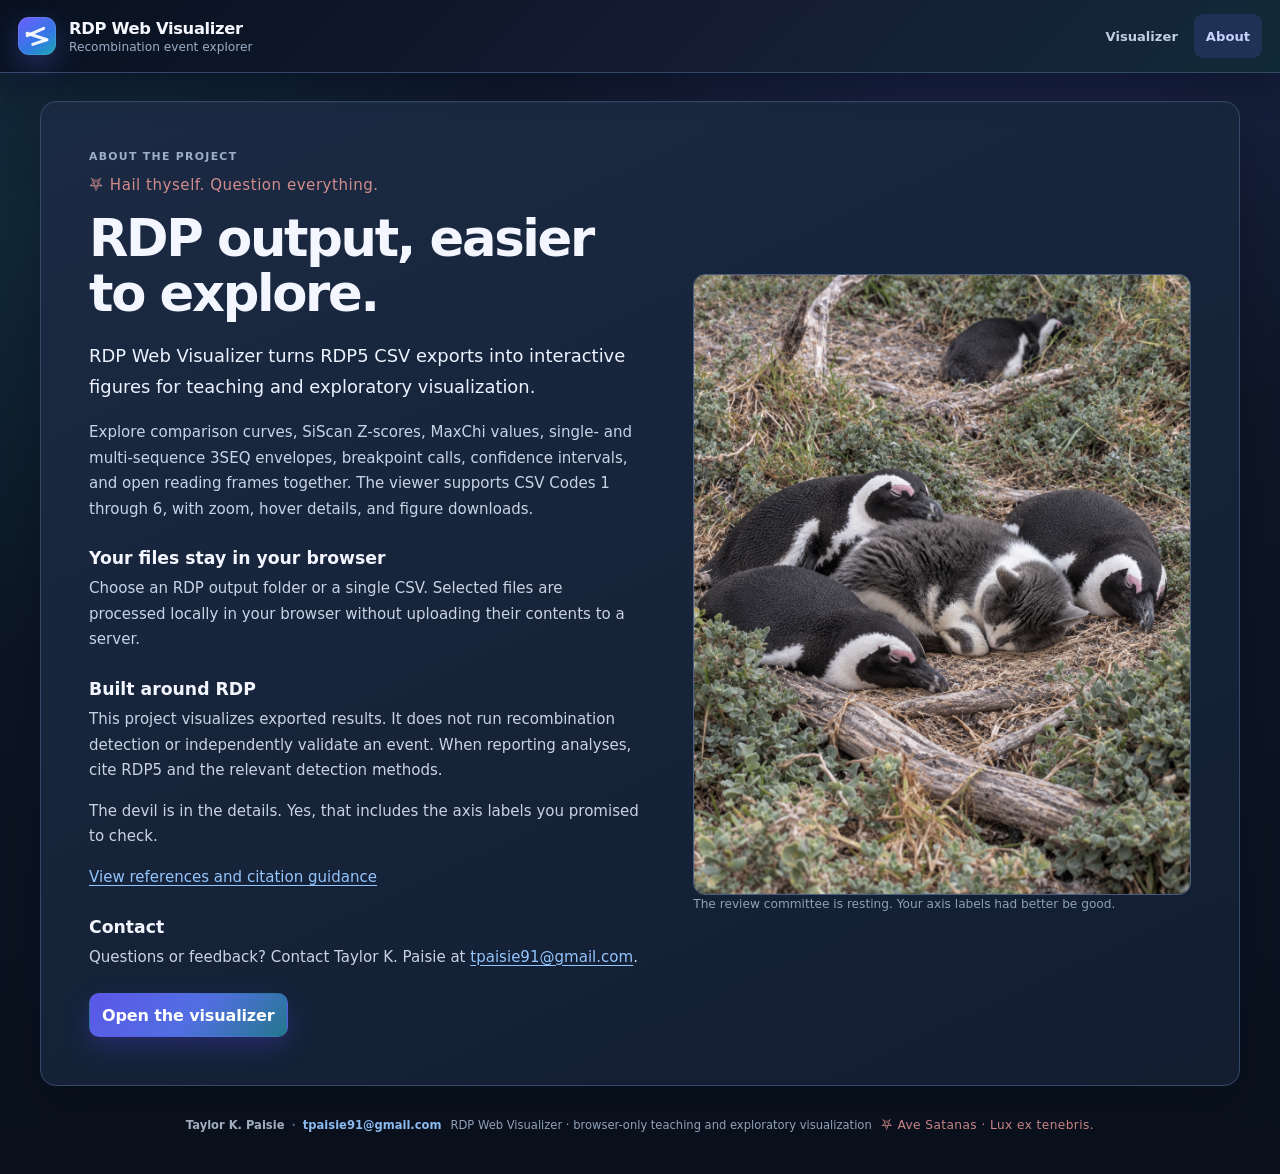
==== about.html @ 9f310526 "updaitn gfor csv 6" ====
<!doctype html>
<html lang="en">
<head>
  <meta charset="utf-8" />
  <meta name="viewport" content="width=device-width, initial-scale=1" />
  <meta name="theme-color" content="#08111f" />
  <meta name="description" content="About RDP Web Visualizer, a browser-based viewer for RDP5 CSV exports." />
  <title>About · RDP Web Visualizer</title>
  <link rel="stylesheet" href="styles.css" />
  <script src="contact.js" defer></script>
</head>
<body>
  <header class="app-bar">
    <div class="shell app-bar-inner">
      <div class="brand">
        <div class="brand-mark" aria-hidden="true"><span></span><span></span><span></span></div>
        <div>
          <div class="brand-title">RDP Web Visualizer</div>
          <div class="brand-subtitle">Recombination event explorer</div>
        </div>
      </div>
      <div class="app-bar-actions">
        <nav class="site-nav" aria-label="Main navigation">
          <a href="index.html">Visualizer</a>
          <a href="about.html" aria-current="page">About</a>
        </nav>
      </div>
    </div>
  </header>

  <main class="shell about-page">
    <article class="panel about-layout" aria-labelledby="about-title">
      <div class="about-copy">
        <div class="panel-kicker">About the project</div>
        <p class="about-motto">⛧ Hail thyself. Question everything.</p>
        <h1 id="about-title">RDP output, easier to explore.</h1>
        <p class="about-intro">RDP Web Visualizer turns RDP5 CSV exports into interactive figures for teaching and exploratory visualization.</p>
        <p>Explore comparison curves, SiScan Z-scores, MaxChi values, single- and multi-sequence 3SEQ envelopes, breakpoint calls, confidence intervals, and open reading frames together. The viewer supports CSV Codes 1 through 6, with zoom, hover details, and figure downloads.</p>

        <h2>Your files stay in your browser</h2>
        <p>Choose an RDP output folder or a single CSV. Selected files are processed locally in your browser without uploading their contents to a server.</p>

        <h2>Built around RDP</h2>
        <p>This project visualizes exported results. It does not run recombination detection or independently validate an event. When reporting analyses, cite RDP5 and the relevant detection methods.</p>
        <p class="buddy-note">The devil is in the details. Yes, that includes the axis labels you promised to check.</p>
        <p><a href="index.html#references-title">View references and citation guidance</a></p>

        <h2>Contact</h2>
        <p>Questions or feedback? Contact Taylor K. Paisie at <a href="mailto:tpaisie91@gmail.com">tpaisie91@gmail.com</a>.</p>
        <a class="btn primary empty-cta" href="index.html">Open the visualizer</a>
      </div>
      <figure class="about-image">
        <img src="images/ham-and-peng.png" width="1122" height="1402" alt="A gray and white cat curled up asleep among penguins in low vegetation." decoding="async" />
        <figcaption class="buddy-note">The review committee is resting. Your axis labels had better be good.</figcaption>
      </figure>
    </article>
  </main>

  <footer class="shell footer about-footer">
    <span>RDP Web Visualizer · browser-only teaching and exploratory visualization</span>
    <span class="about-motto">⛧ Ave Satanas · Lux ex tenebris.</span>
  </footer>
</body>
</html>
---- styles.css ----
@import url("base.css");
@import url("dark-shell.css");

/* Shared page navigation and About page. */
.comparison-item{display:flex;align-items:center}
.comparison-toggle{display:grid;grid-template-columns:13px minmax(0,1fr);gap:8px;flex:1;min-width:0;padding:4px;border:0;background:transparent;color:inherit;text-align:left;cursor:pointer;font:inherit}
.comparison-toggle[aria-pressed="false"]{opacity:.5}
.comparison-toggle[aria-pressed="false"] strong{text-decoration:line-through}
.comparison-isolate{padding:6px 8px;border:1px solid #3b5070;border-radius:6px;background:#1a2942;color:#d0d9e9;cursor:pointer;font:inherit;font-size:.72rem}
.comparison-isolate:hover{background:#263a57}
.comparison-help,.buddy-note{color:#91a0b5;font-size:.76rem;line-height:1.5}
.comparison-help{margin:8px 18px}
.about-motto{color:#d38c8c!important;font-size:.76rem;letter-spacing:.035em;margin:10px 0}
.export-controls{flex-wrap:wrap}
.plot-toolbar{flex-wrap:wrap}
.site-nav{display:flex;align-items:center;gap:4px}
.site-nav a{display:inline-flex;align-items:center;min-height:44px;padding:9px 12px;border-radius:9px;color:#c1cce0;font-size:.82rem;font-weight:740;text-decoration:none}
.site-nav a:hover{background:#263a57;color:#fff}
.site-nav a[aria-current="page"]{background:rgba(99,102,241,.16);color:#c7d2fe}
.about-page{max-width:1200px;padding-top:28px}
.about-layout{display:grid;grid-template-columns:minmax(0,1fr) minmax(0,.9fr);gap:clamp(24px,4vw,56px);align-items:center;padding:clamp(20px,4vw,48px)}
.about-copy{min-width:0}
.about-copy h1{margin:12px 0 20px;font-size:clamp(2rem,4vw,3.6rem);line-height:1.08;letter-spacing:-.045em}
.about-copy h2{margin:26px 0 8px;font-size:1.08rem}
.about-copy p{color:var(--ink-soft);line-height:1.7;font-size:.94rem}
.about-copy .about-intro{font-size:1.12rem;color:var(--ink)}
.about-copy a:not(.btn){color:#93c5fd;text-underline-offset:3px;overflow-wrap:anywhere}
.about-copy a:not(.btn):hover{color:#bfdbfe}
.about-copy .btn{margin-top:8px}
.about-image{margin:0;min-width:0}
.about-image img{display:block;width:100%;height:auto;border:1px solid var(--line-strong);border-radius:12px}
.about-footer{display:flex;flex-wrap:wrap;justify-content:center;align-items:center;gap:9px}
@media (max-width:860px){
  .about-layout{grid-template-columns:1fr}
  .about-image{width:100%;max-width:560px;margin-inline:auto}
}
@media (max-width:620px){
  .app-bar-inner{flex-wrap:wrap;gap:10px;padding-block:12px}
  .app-bar-actions{justify-content:flex-start}
  .about-page{padding-top:14px}
}

/* Visual hierarchy and landing-state enhancements. */
:root{
  --focus-ring:rgba(129,140,248,.55);
  --panel-highlight:rgba(148,163,184,.08);
}

body::before{
  content:"";
  position:fixed;
  inset:0;
  pointer-events:none;
  background-image:linear-gradient(rgba(148,163,184,.025) 1px,transparent 1px),linear-gradient(90deg,rgba(148,163,184,.025) 1px,transparent 1px);
  background-size:32px 32px;
  mask-image:linear-gradient(to bottom,black,transparent 72%);
}

button:focus-visible,
select:focus-visible,
a:focus-visible,
input:focus-visible{
  outline:3px solid var(--focus-ring);
  outline-offset:3px;
}

.app-bar{
  background:linear-gradient(135deg,rgba(8,17,31,.97),rgba(21,29,52,.96) 58%,rgba(17,43,55,.95));
  backdrop-filter:blur(18px);
}

.workspace{gap:22px;padding-top:24px}
.main-column{gap:18px}
.panel{position:relative}
.panel::after{
  content:"";
  position:absolute;
  inset:0;
  border-radius:inherit;
  pointer-events:none;
  box-shadow:inset 0 1px 0 var(--panel-highlight);
}

.source-panel{overflow:hidden}
.source-panel::before{
  content:"";
  position:absolute;
  width:180px;
  height:180px;
  right:-100px;
  top:-110px;
  border-radius:50%;
  background:radial-gradient(circle,rgba(129,140,248,.20),rgba(34,199,184,.05) 44%,transparent 70%);
  pointer-events:none;
}
.source-actions .btn{min-height:44px}
.btn{letter-spacing:-.008em}
.btn.primary{box-shadow:0 10px 24px rgba(79,70,229,.28)}
.btn.primary:hover:not(:disabled){box-shadow:0 13px 30px rgba(79,70,229,.36)}
.status{border-left-width:3px}

.empty-state{
  min-height:540px;
  display:grid;
  grid-template-columns:minmax(280px,.82fr) minmax(420px,1.35fr);
  align-items:center;
  gap:clamp(28px,5vw,72px);
  padding:clamp(28px,5vw,64px);
  overflow:hidden;
  isolation:isolate;
}
.empty-state::before{
  content:"";
  position:absolute;
  z-index:-1;
  width:520px;
  height:520px;
  right:-170px;
  top:-230px;
  border-radius:50%;
  background:radial-gradient(circle,rgba(99,102,241,.20),rgba(34,199,184,.075) 43%,transparent 70%);
}
.empty-copy{max-width:500px}
.empty-copy h1{
  max-width:520px;
  margin:10px 0 16px;
  color:#f8fafc;
  font-size:clamp(2.35rem,4.2vw,4.6rem);
  line-height:.98;
  letter-spacing:-.065em;
}
.empty-copy p{
  max-width:510px;
  margin-bottom:22px;
  color:#9cabc0;
  font-size:clamp(.94rem,1.3vw,1.08rem);
  line-height:1.7;
}
.empty-features{
  display:flex;
  flex-wrap:wrap;
  gap:8px;
  margin-bottom:26px;
}
.empty-features span{
  display:inline-flex;
  align-items:center;
  gap:7px;
  padding:7px 10px;
  border:1px solid #2b3b52;
  border-radius:999px;
  color:#b9c6d8;
  background:rgba(9,18,31,.72);
  font-size:.73rem;
  font-weight:680;
}
.empty-features strong{
  color:#8ea2ff;
  font-size:.64rem;
  letter-spacing:.06em;
}
.empty-cta{
  display:inline-flex;
  align-items:center;
  justify-content:center;
  min-height:44px;
  text-decoration:none;
}

.genome-preview{
  position:relative;
  min-width:0;
  padding:16px;
  border:1px solid #34455c;
  border-radius:18px;
  background:linear-gradient(180deg,#f8fafc,#eef3f8);
  box-shadow:0 28px 65px rgba(0,0,0,.34),0 0 0 1px rgba(255,255,255,.06);
  transform:perspective(1300px) rotateY(-3deg) rotateX(1deg);
}
.preview-toolbar{
  display:flex;
  align-items:center;
  gap:6px;
  height:31px;
  padding:0 3px 11px;
  border-bottom:1px solid #dce4ec;
  color:#334155;
  font-size:.68rem;
  font-weight:800;
}
.preview-toolbar span{margin-right:auto;text-transform:uppercase;letter-spacing:.09em}
.preview-toolbar i{width:7px;height:7px;border-radius:50%;background:#cbd5e1}
.preview-toolbar i:first-of-type{background:#7c83f5}
.preview-toolbar i:nth-of-type(2){background:#22c7b8}
.preview-toolbar i:last-of-type{background:#f59e0b}

.preview-orf{
  position:relative;
  height:84px;
  margin:16px 8px 8px;
  border-bottom:1px solid #dbe3ec;
  background:repeating-linear-gradient(to bottom,transparent 0,transparent 20px,#e6ebf1 21px);
}
.orf-track{
  position:absolute;
  height:9px;
  border-radius:2px 0 0 2px;
  background:#334155;
}
.orf-track::after{
  content:"";
  position:absolute;
  right:-8px;
  top:0;
  border-top:4.5px solid transparent;
  border-bottom:4.5px solid transparent;
  border-left:8px solid currentColor;
  color:inherit;
}
.orf-a{left:4%;top:8px;width:30%;color:#334155}
.orf-b{left:39%;top:29px;width:24%;background:#64748b;color:#64748b}
.orf-c{left:68%;top:50px;width:25%;background:#334155;color:#334155}
.orf-d{left:18%;top:71px;width:39%;background:#94a3b8;color:#94a3b8}

.preview-chart{
  position:relative;
  height:225px;
  margin:0 8px;
  overflow:hidden;
  border-left:1px solid #94a3b8;
  border-bottom:1px solid #94a3b8;
  background:
    linear-gradient(to right,transparent 0,transparent calc(25% - 1px),#e7edf3 25%,transparent calc(25% + 1px),transparent calc(50% - 1px),#e7edf3 50%,transparent calc(50% + 1px),transparent calc(75% - 1px),#e7edf3 75%,transparent calc(75% + 1px)),
    repeating-linear-gradient(to bottom,#fff 0,#fff 44px,#e7edf3 45px);
}
.preview-chart svg{position:absolute;inset:16px 0 20px;width:100%;height:calc(100% - 36px)}
.curve{fill:none;stroke-width:3;stroke-linecap:round;vector-effect:non-scaling-stroke}
.curve-one{stroke:#d9a514}.curve-two{stroke:#159d82}.curve-three{stroke:#7656d8}
.preview-ci{position:absolute;inset:0 auto 0 37%;width:25%;background:rgba(100,116,139,.11)}
.preview-break{position:absolute;z-index:2;top:0;bottom:0;width:1px;background:#64748b}
.preview-break.start{left:40%}.preview-break.end{left:59%}
.preview-region{
  position:absolute;
  z-index:3;
  left:40%;
  bottom:8px;
  width:19%;
  border-bottom:4px solid #ef4444;
  color:#b91c1c;
  font-size:.58rem;
  font-weight:800;
  text-align:center;
  text-transform:uppercase;
  letter-spacing:.05em;
}
.preview-axis{
  display:flex;
  justify-content:space-between;
  gap:12px;
  padding:9px 8px 0;
  color:#64748b;
  font-size:.62rem;
  font-weight:700;
}

.summary-strip{
  position:sticky;
  top:96px;
  z-index:12;
  backdrop-filter:blur(15px);
}
.plot-card{border-color:#384d6c}
.plot-toolbar{padding-block:19px 15px}
.plot-heading h2{font-size:1.25rem}
.plot-frame{
  border-radius:14px;
  box-shadow:0 18px 44px rgba(0,0,0,.26);
}
.comparison-item{transition:transform .15s ease,border-color .15s ease}
.comparison-item:hover{transform:translateY(-2px);border-color:#566d94}
.metric strong{font-variant-numeric:tabular-nums}
.reference-card{transition:transform .15s ease,border-color .15s ease}
.reference-card:hover{transform:translateY(-2px);border-color:#3a4d66!important}

@media (max-width:1120px){
  .empty-state{grid-template-columns:1fr;padding:40px}
  .empty-copy{max-width:720px}
  .empty-copy h1{max-width:720px}
  .genome-preview{transform:none}
}
@media (max-width:860px){
  .workspace{padding-top:14px}
  .summary-strip{position:static}
  .empty-state{min-height:auto}
}
@media (max-width:620px){
  body::before{display:none}
  .empty-state{padding:25px 18px;gap:28px}
  .empty-copy h1{font-size:2.6rem}
  .empty-features{display:grid}
  .empty-features span{justify-content:flex-start}
  .genome-preview{padding:10px;border-radius:13px}
  .preview-chart{height:180px}
  .preview-axis span:last-child{display:none}
}

@media (prefers-reduced-motion:reduce){
  html{scroll-behavior:auto}
  *,*::before,*::after{transition:none!important}
  .genome-preview{transform:none}
}

/* Infernal microcopy and signed-frame color system. */
.empty-infernal{
  margin-top:12px;
  color:#e3a0a0!important;
  opacity:.62!important;
}
.preview-infernal{
  position:absolute;
  right:18px;
  bottom:-22px;
  color:#9b3a3a!important;
  opacity:.5!important;
}
.genome-preview{margin-bottom:22px}

.orf-a{background:#2563eb;color:#2563eb}
.orf-b{background:#0891b2;color:#0891b2}
.orf-c{background:#ea580c;color:#ea580c}
.orf-d{background:#9333ea;color:#9333ea}

.orf-frame-key{
  display:flex;
  align-items:center;
  flex-wrap:wrap;
  gap:7px;
  margin:11px 18px 0;
  padding:10px 12px;
  border:1px solid #304461;
  border-radius:10px;
  background:linear-gradient(145deg,#1a2942,#142238);
  color:#b5c1d4;
  font-size:.69rem;
  font-weight:760;
}
.orf-frame-key > span{
  display:inline-flex;
  align-items:center;
  gap:5px;
}
.orf-frame-key i{
  width:11px;
  height:8px;
  border-radius:2px;
  background:var(--orf-color);
  box-shadow:0 0 0 2px color-mix(in srgb,var(--orf-color) 18%,transparent);
}
.orf-key-label{
  margin-right:3px;
  color:#dbe5f1;
  font-size:.66rem;
  font-weight:850;
  letter-spacing:.08em;
  text-transform:uppercase;
}
.orf-infernal{
  margin-left:auto;
  color:#c98c8c!important;
  opacity:.45!important;
}

@media (max-width:620px){
  .orf-frame-key{margin-inline:8px}
  .orf-infernal{width:100%;margin-left:0}
  .preview-infernal{right:12px}
}
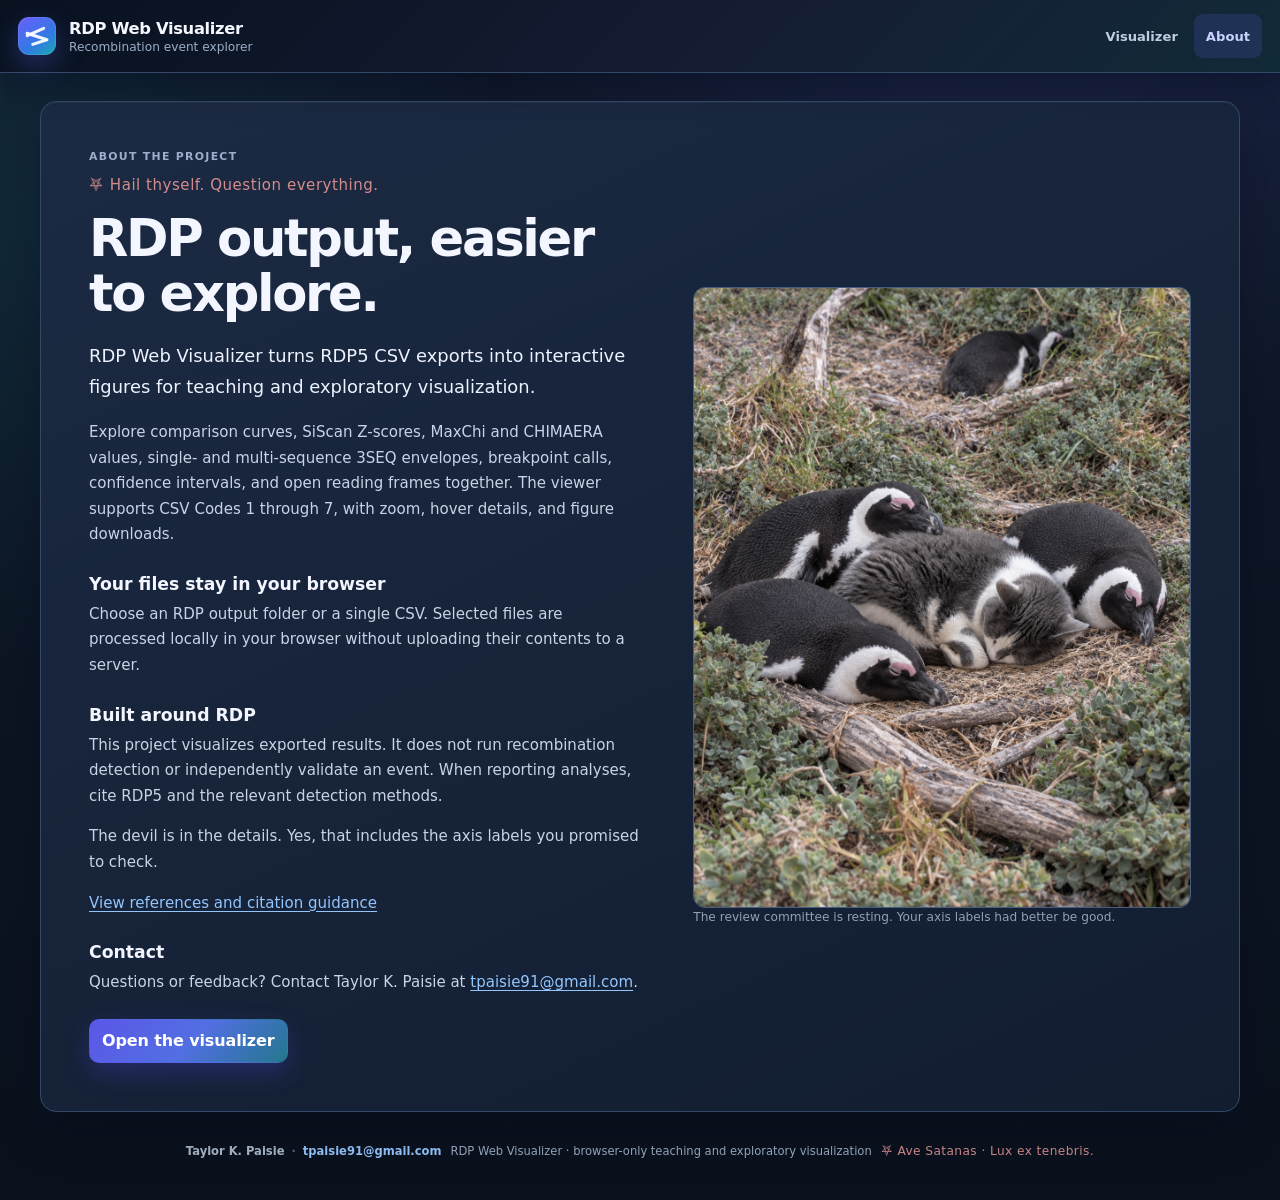
==== commit 72ce57d7: "updating with csv 7 example" ====
--- a/about.html
+++ b/about.html
@@ -35,7 +35,7 @@
         <p class="about-motto">⛧ Hail thyself. Question everything.</p>
         <h1 id="about-title">RDP output, easier to explore.</h1>
         <p class="about-intro">RDP Web Visualizer turns RDP5 CSV exports into interactive figures for teaching and exploratory visualization.</p>
-        <p>Explore comparison curves, SiScan Z-scores, MaxChi values, single- and multi-sequence 3SEQ envelopes, breakpoint calls, confidence intervals, and open reading frames together. The viewer supports CSV Codes 1 through 6, with zoom, hover details, and figure downloads.</p>
+        <p>Explore comparison curves, SiScan Z-scores, MaxChi and CHIMAERA values, single- and multi-sequence 3SEQ envelopes, breakpoint calls, confidence intervals, and open reading frames together. The viewer supports CSV Codes 1 through 7, with zoom, hover details, and figure downloads.</p>
 
         <h2>Your files stay in your browser</h2>
         <p>Choose an RDP output folder or a single CSV. Selected files are processed locally in your browser without uploading their contents to a server.</p>
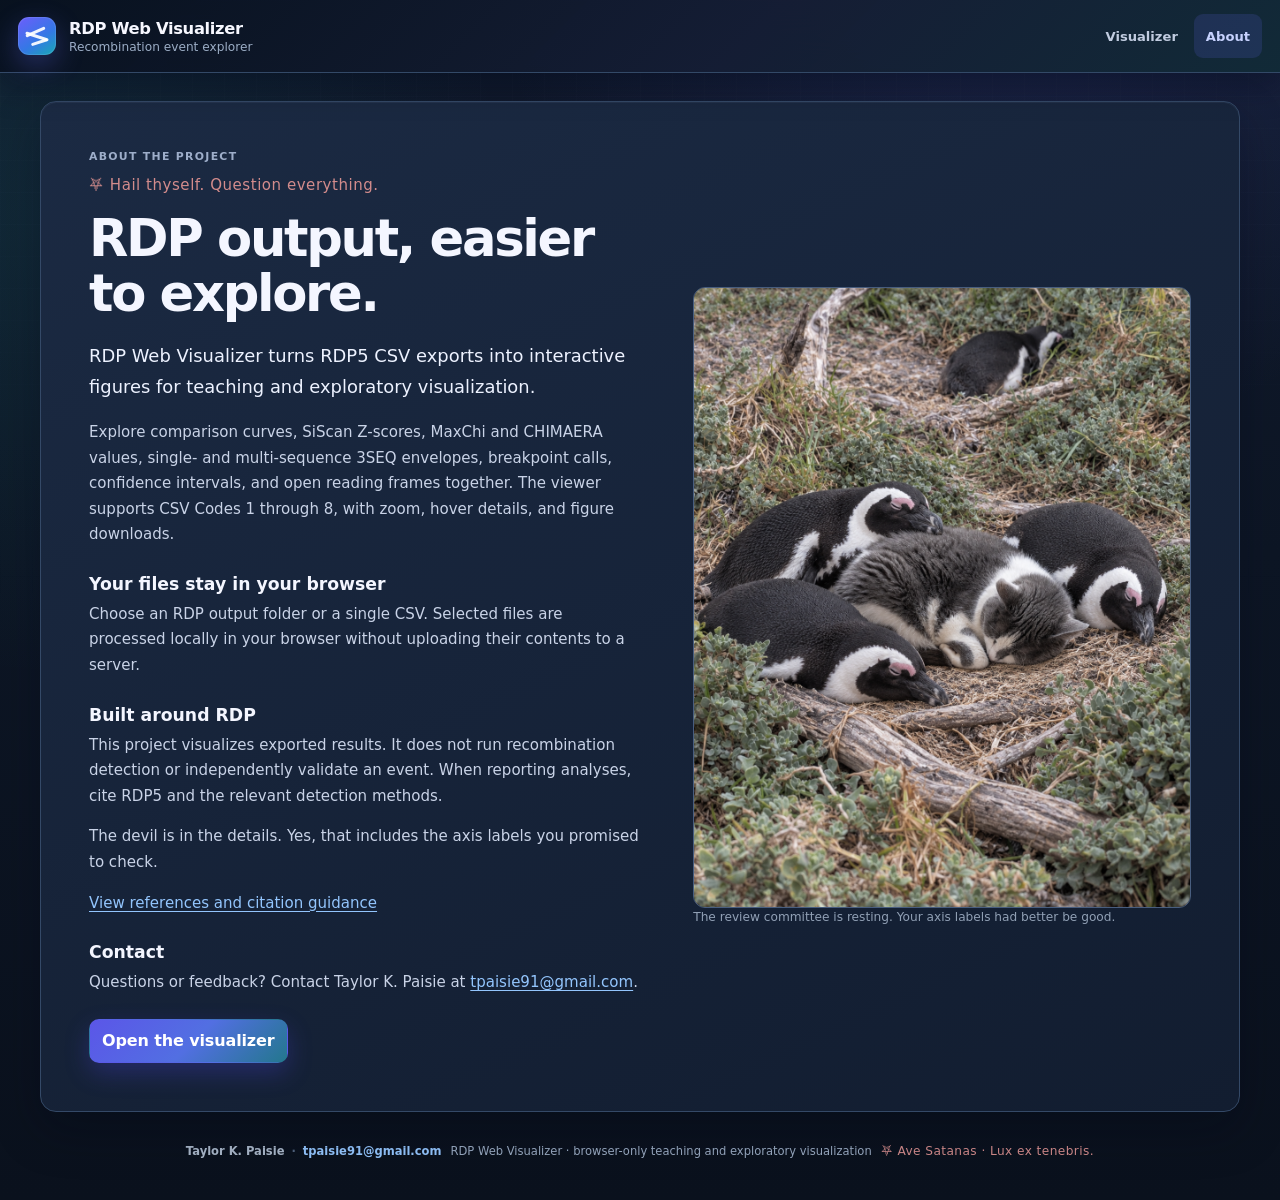
==== commit fe1e6e0d: "adding ex 8" ====
--- a/about.html
+++ b/about.html
@@ -35,7 +35,7 @@
         <p class="about-motto">⛧ Hail thyself. Question everything.</p>
         <h1 id="about-title">RDP output, easier to explore.</h1>
         <p class="about-intro">RDP Web Visualizer turns RDP5 CSV exports into interactive figures for teaching and exploratory visualization.</p>
-        <p>Explore comparison curves, SiScan Z-scores, MaxChi and CHIMAERA values, single- and multi-sequence 3SEQ envelopes, breakpoint calls, confidence intervals, and open reading frames together. The viewer supports CSV Codes 1 through 7, with zoom, hover details, and figure downloads.</p>
+        <p>Explore comparison curves, SiScan Z-scores, MaxChi and CHIMAERA values, single- and multi-sequence 3SEQ envelopes, breakpoint calls, confidence intervals, and open reading frames together. The viewer supports CSV Codes 1 through 8, with zoom, hover details, and figure downloads.</p>
 
         <h2>Your files stay in your browser</h2>
         <p>Choose an RDP output folder or a single CSV. Selected files are processed locally in your browser without uploading their contents to a server.</p>
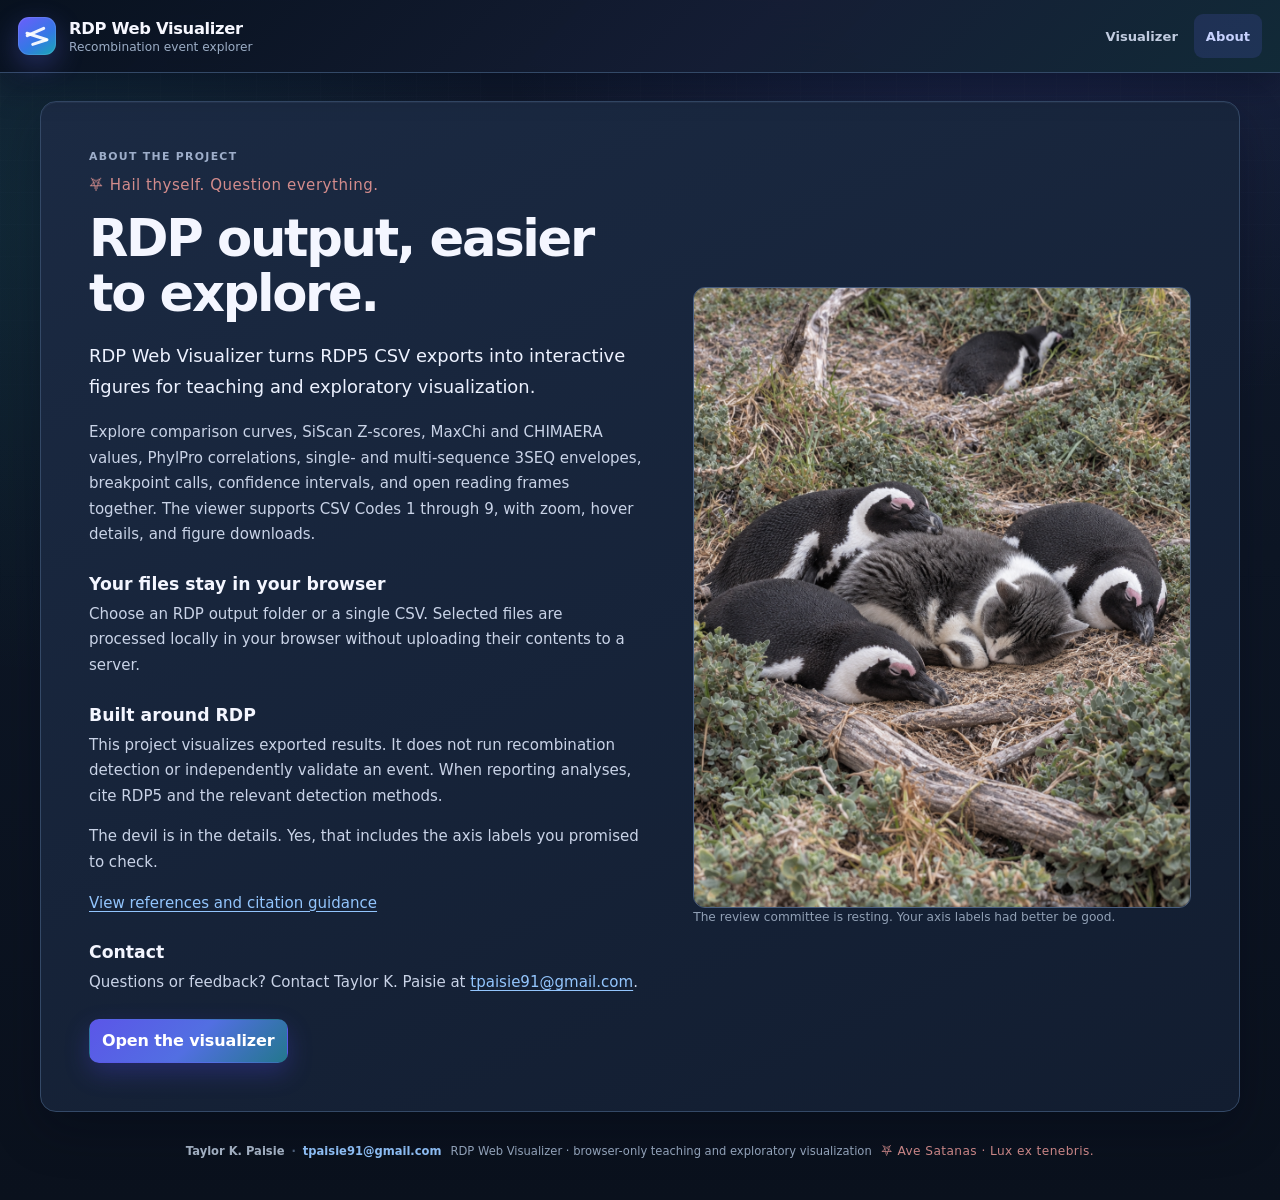
==== commit 05206278: "updating with csv 9" ====
--- a/about.html
+++ b/about.html
@@ -35,7 +35,7 @@
         <p class="about-motto">⛧ Hail thyself. Question everything.</p>
         <h1 id="about-title">RDP output, easier to explore.</h1>
         <p class="about-intro">RDP Web Visualizer turns RDP5 CSV exports into interactive figures for teaching and exploratory visualization.</p>
-        <p>Explore comparison curves, SiScan Z-scores, MaxChi and CHIMAERA values, single- and multi-sequence 3SEQ envelopes, breakpoint calls, confidence intervals, and open reading frames together. The viewer supports CSV Codes 1 through 8, with zoom, hover details, and figure downloads.</p>
+        <p>Explore comparison curves, SiScan Z-scores, MaxChi and CHIMAERA values, PhylPro correlations, single- and multi-sequence 3SEQ envelopes, breakpoint calls, confidence intervals, and open reading frames together. The viewer supports CSV Codes 1 through 9, with zoom, hover details, and figure downloads.</p>
 
         <h2>Your files stay in your browser</h2>
         <p>Choose an RDP output folder or a single CSV. Selected files are processed locally in your browser without uploading their contents to a server.</p>
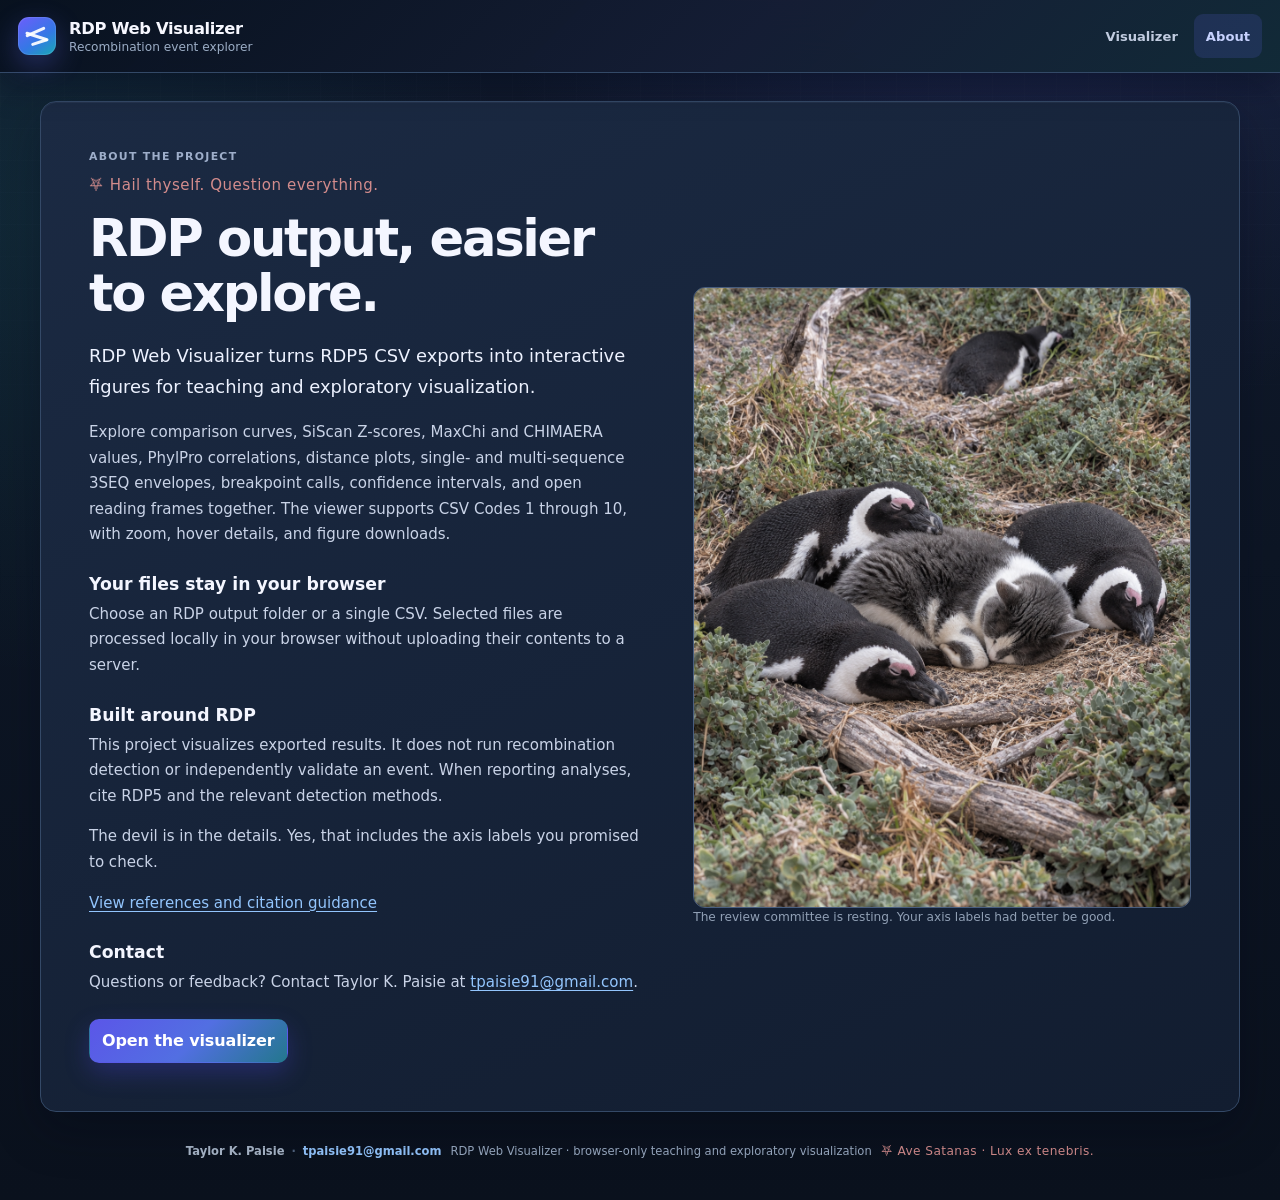
==== commit 3546d39e: "adding csv 10" ====
--- a/about.html
+++ b/about.html
@@ -35,7 +35,7 @@
         <p class="about-motto">⛧ Hail thyself. Question everything.</p>
         <h1 id="about-title">RDP output, easier to explore.</h1>
         <p class="about-intro">RDP Web Visualizer turns RDP5 CSV exports into interactive figures for teaching and exploratory visualization.</p>
-        <p>Explore comparison curves, SiScan Z-scores, MaxChi and CHIMAERA values, PhylPro correlations, single- and multi-sequence 3SEQ envelopes, breakpoint calls, confidence intervals, and open reading frames together. The viewer supports CSV Codes 1 through 9, with zoom, hover details, and figure downloads.</p>
+        <p>Explore comparison curves, SiScan Z-scores, MaxChi and CHIMAERA values, PhylPro correlations, distance plots, single- and multi-sequence 3SEQ envelopes, breakpoint calls, confidence intervals, and open reading frames together. The viewer supports CSV Codes 1 through 10, with zoom, hover details, and figure downloads.</p>
 
         <h2>Your files stay in your browser</h2>
         <p>Choose an RDP output folder or a single CSV. Selected files are processed locally in your browser without uploading their contents to a server.</p>
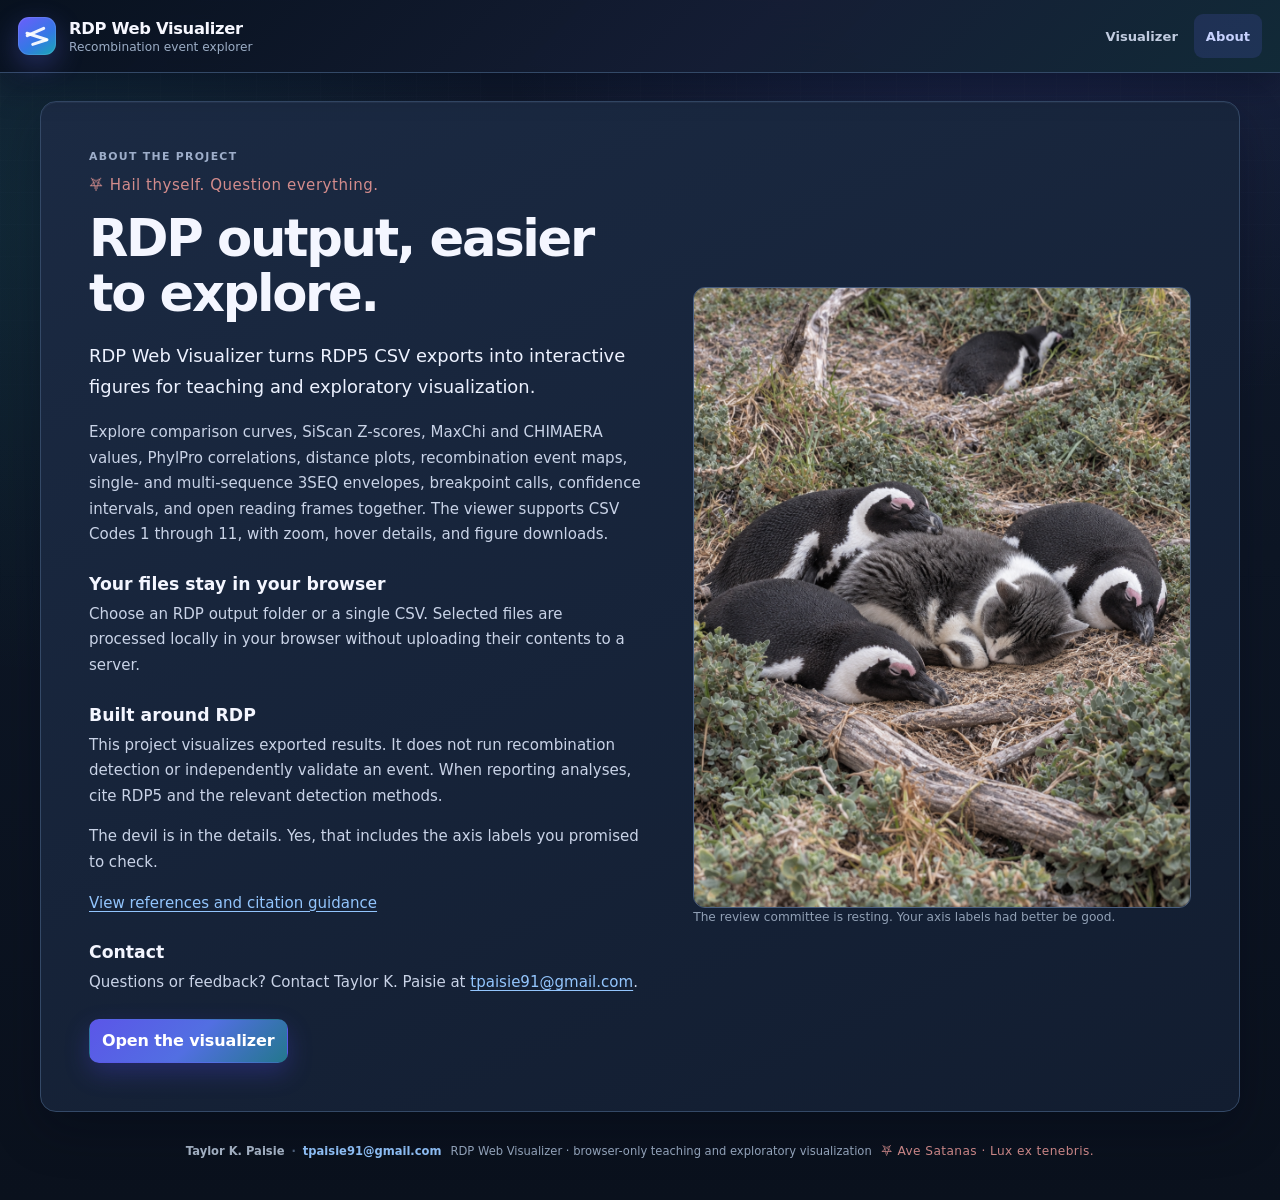
==== commit ea96375b: "adding csv 11" ====
--- a/about.html
+++ b/about.html
@@ -35,7 +35,7 @@
         <p class="about-motto">⛧ Hail thyself. Question everything.</p>
         <h1 id="about-title">RDP output, easier to explore.</h1>
         <p class="about-intro">RDP Web Visualizer turns RDP5 CSV exports into interactive figures for teaching and exploratory visualization.</p>
-        <p>Explore comparison curves, SiScan Z-scores, MaxChi and CHIMAERA values, PhylPro correlations, distance plots, single- and multi-sequence 3SEQ envelopes, breakpoint calls, confidence intervals, and open reading frames together. The viewer supports CSV Codes 1 through 10, with zoom, hover details, and figure downloads.</p>
+        <p>Explore comparison curves, SiScan Z-scores, MaxChi and CHIMAERA values, PhylPro correlations, distance plots, recombination event maps, single- and multi-sequence 3SEQ envelopes, breakpoint calls, confidence intervals, and open reading frames together. The viewer supports CSV Codes 1 through 11, with zoom, hover details, and figure downloads.</p>
 
         <h2>Your files stay in your browser</h2>
         <p>Choose an RDP output folder or a single CSV. Selected files are processed locally in your browser without uploading their contents to a server.</p>
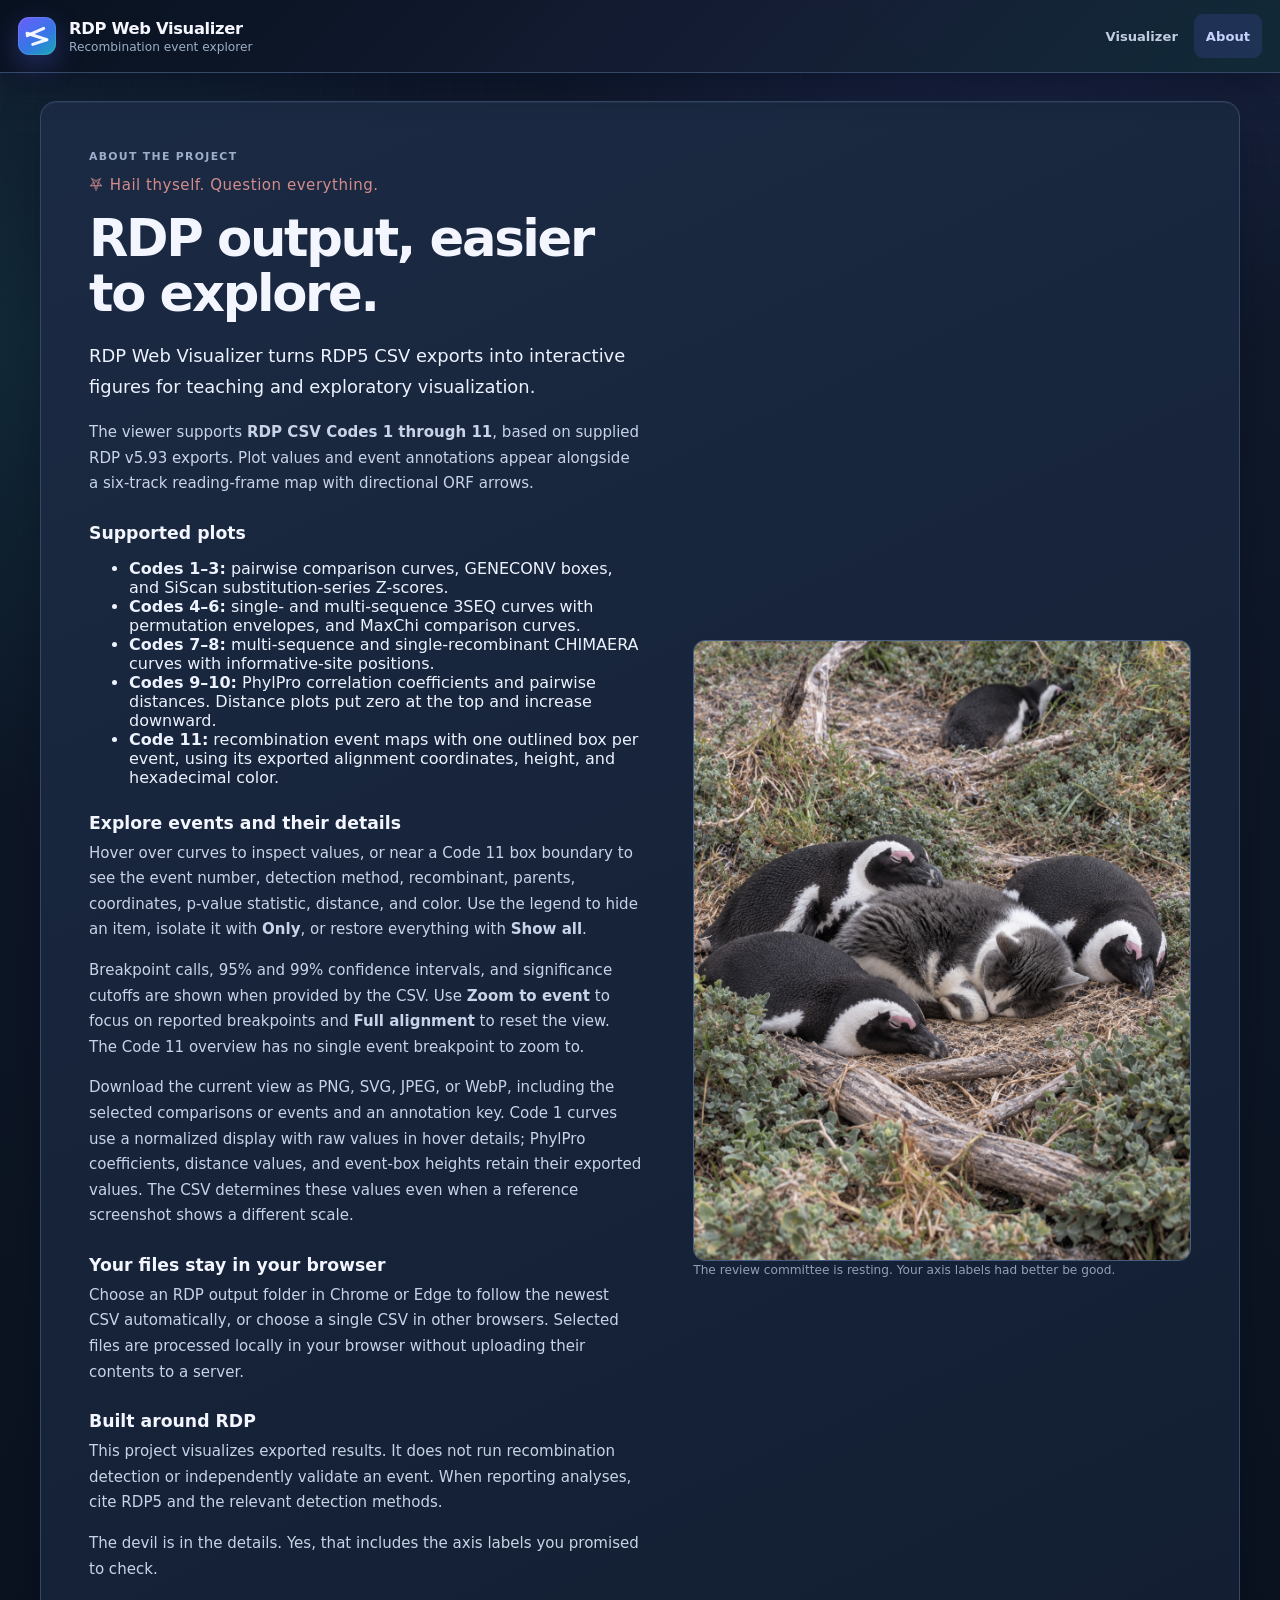
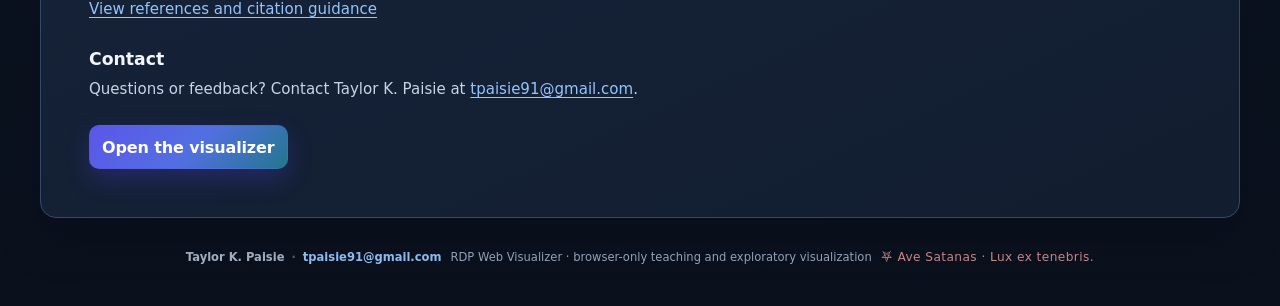
==== commit 20c65200: "updating readme and aboout section" ====
--- a/about.html
+++ b/about.html
@@ -4,7 +4,7 @@
   <meta charset="utf-8" />
   <meta name="viewport" content="width=device-width, initial-scale=1" />
   <meta name="theme-color" content="#08111f" />
-  <meta name="description" content="About RDP Web Visualizer, a browser-based viewer for RDP5 CSV exports." />
+  <meta name="description" content="Explore RDP5 CSV Codes 1–11 with interactive plots, recombination event maps, metadata tooltips, and figure downloads." />
   <title>About · RDP Web Visualizer</title>
   <link rel="stylesheet" href="styles.css" />
   <script src="contact.js" defer></script>
@@ -35,10 +35,24 @@
         <p class="about-motto">⛧ Hail thyself. Question everything.</p>
         <h1 id="about-title">RDP output, easier to explore.</h1>
         <p class="about-intro">RDP Web Visualizer turns RDP5 CSV exports into interactive figures for teaching and exploratory visualization.</p>
-        <p>Explore comparison curves, SiScan Z-scores, MaxChi and CHIMAERA values, PhylPro correlations, distance plots, recombination event maps, single- and multi-sequence 3SEQ envelopes, breakpoint calls, confidence intervals, and open reading frames together. The viewer supports CSV Codes 1 through 11, with zoom, hover details, and figure downloads.</p>
+        <p>The viewer supports <strong>RDP CSV Codes 1 through 11</strong>, based on supplied RDP v5.93 exports. Plot values and event annotations appear alongside a six-track reading-frame map with directional ORF arrows.</p>
+
+        <h2>Supported plots</h2>
+        <ul>
+          <li><strong>Codes 1–3:</strong> pairwise comparison curves, GENECONV boxes, and SiScan substitution-series Z-scores.</li>
+          <li><strong>Codes 4–6:</strong> single- and multi-sequence 3SEQ curves with permutation envelopes, and MaxChi comparison curves.</li>
+          <li><strong>Codes 7–8:</strong> multi-sequence and single-recombinant CHIMAERA curves with informative-site positions.</li>
+          <li><strong>Codes 9–10:</strong> PhylPro correlation coefficients and pairwise distances. Distance plots put zero at the top and increase downward.</li>
+          <li><strong>Code 11:</strong> recombination event maps with one outlined box per event, using its exported alignment coordinates, height, and hexadecimal color.</li>
+        </ul>
+
+        <h2>Explore events and their details</h2>
+        <p>Hover over curves to inspect values, or near a Code 11 box boundary to see the event number, detection method, recombinant, parents, coordinates, p-value statistic, distance, and color. Use the legend to hide an item, isolate it with <strong>Only</strong>, or restore everything with <strong>Show all</strong>.</p>
+        <p>Breakpoint calls, 95% and 99% confidence intervals, and significance cutoffs are shown when provided by the CSV. Use <strong>Zoom to event</strong> to focus on reported breakpoints and <strong>Full alignment</strong> to reset the view. The Code 11 overview has no single event breakpoint to zoom to.</p>
+        <p>Download the current view as PNG, SVG, JPEG, or WebP, including the selected comparisons or events and an annotation key. Code 1 curves use a normalized display with raw values in hover details; PhylPro coefficients, distance values, and event-box heights retain their exported values. The CSV determines these values even when a reference screenshot shows a different scale.</p>
 
         <h2>Your files stay in your browser</h2>
-        <p>Choose an RDP output folder or a single CSV. Selected files are processed locally in your browser without uploading their contents to a server.</p>
+        <p>Choose an RDP output folder in Chrome or Edge to follow the newest CSV automatically, or choose a single CSV in other browsers. Selected files are processed locally in your browser without uploading their contents to a server.</p>
 
         <h2>Built around RDP</h2>
         <p>This project visualizes exported results. It does not run recombination detection or independently validate an event. When reporting analyses, cite RDP5 and the relevant detection methods.</p>
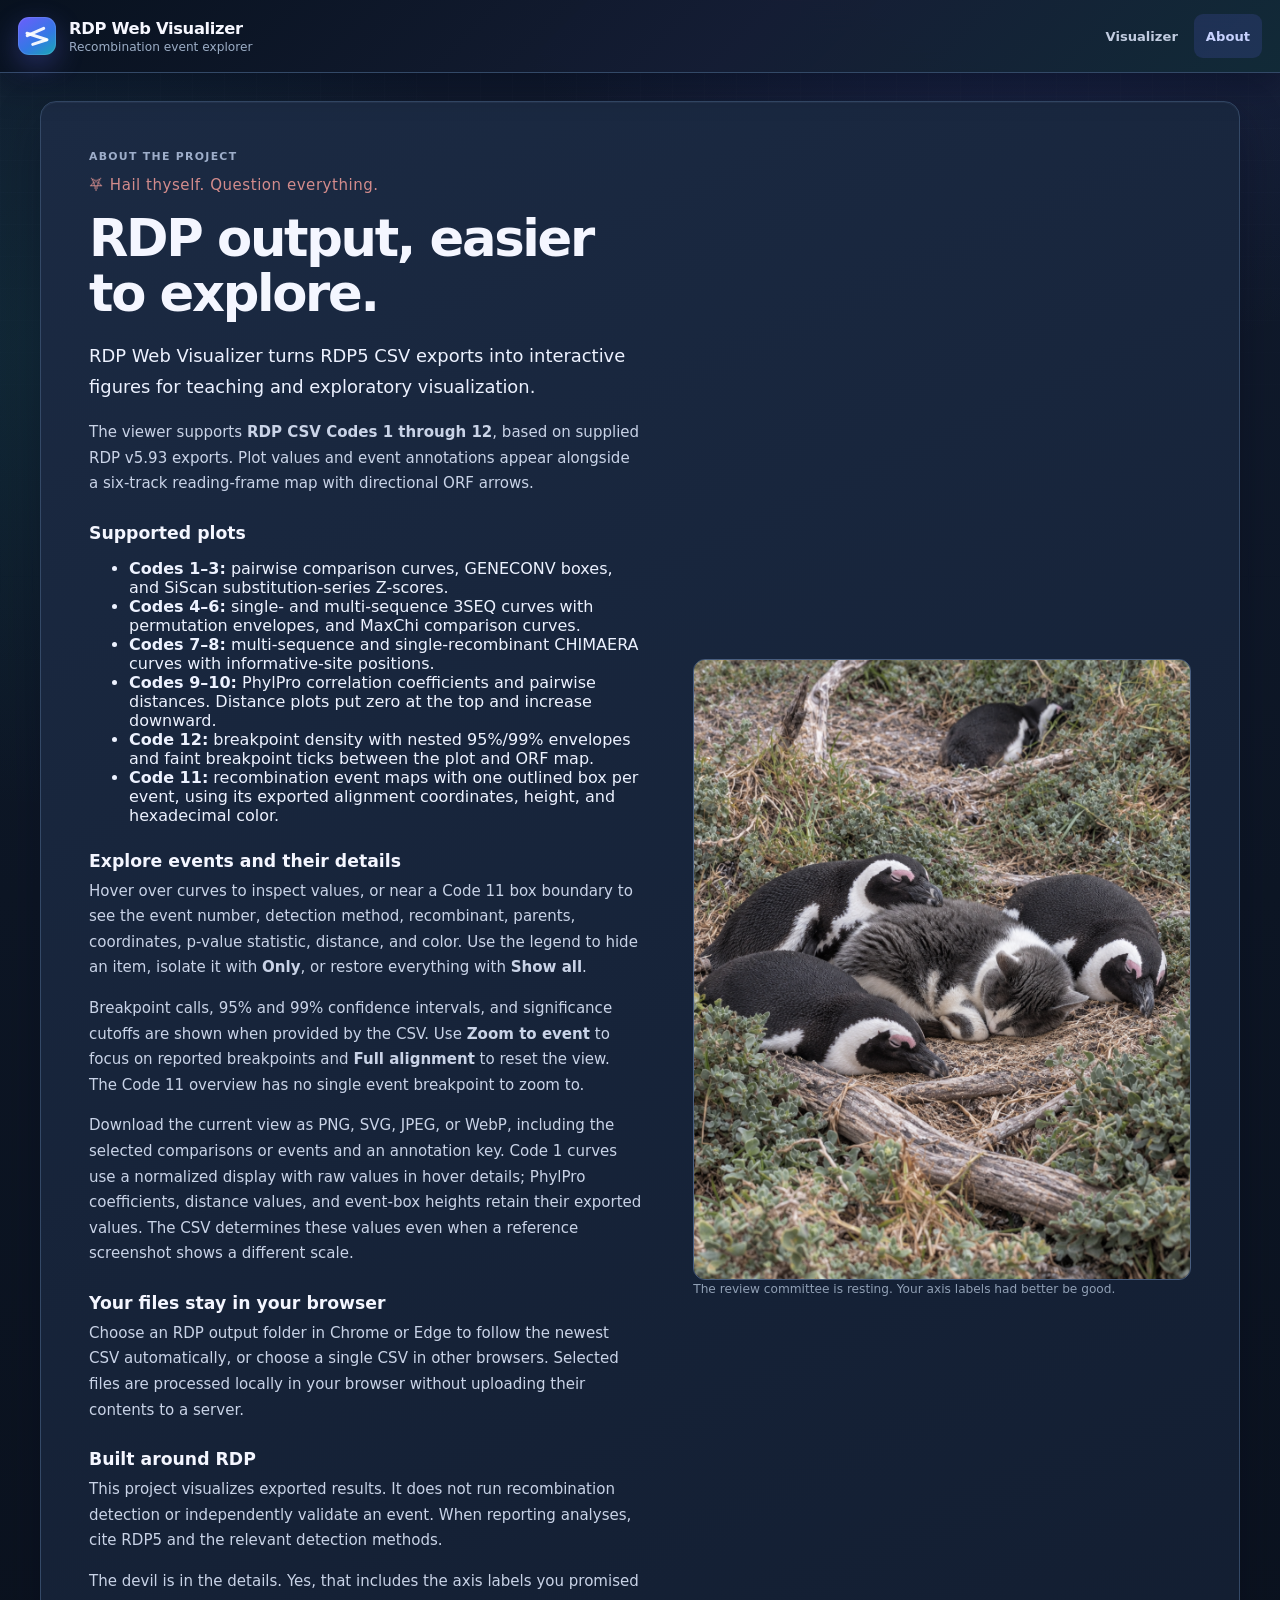
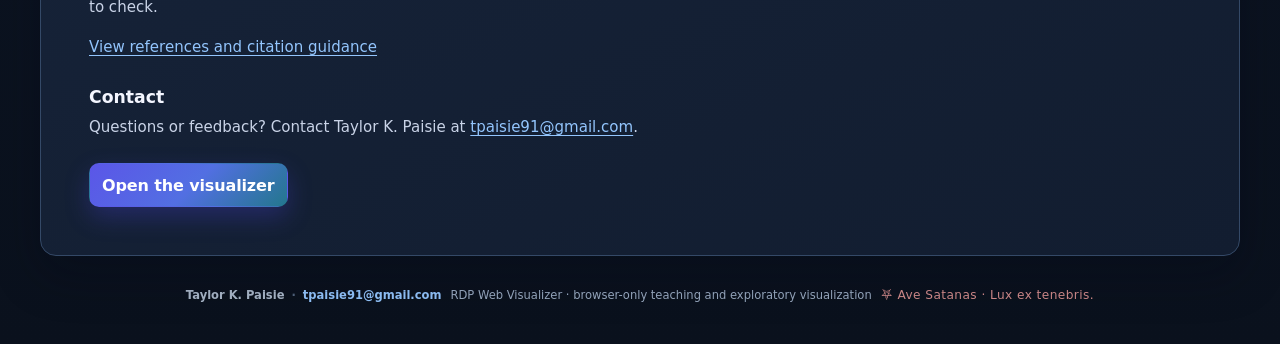
==== commit c3496088: "Support Code 12 breakpoint distribution with transparent breakpoint ticks Add Darren's supplied CSV " ====
--- a/about.html
+++ b/about.html
@@ -4,7 +4,7 @@
   <meta charset="utf-8" />
   <meta name="viewport" content="width=device-width, initial-scale=1" />
   <meta name="theme-color" content="#08111f" />
-  <meta name="description" content="Explore RDP5 CSV Codes 1–11 with interactive plots, recombination event maps, metadata tooltips, and figure downloads." />
+  <meta name="description" content="Explore RDP5 CSV Codes 1–12 with interactive plots, recombination event maps, metadata tooltips, and figure downloads." />
   <title>About · RDP Web Visualizer</title>
   <link rel="stylesheet" href="styles.css" />
   <script src="contact.js" defer></script>
@@ -35,7 +35,7 @@
         <p class="about-motto">⛧ Hail thyself. Question everything.</p>
         <h1 id="about-title">RDP output, easier to explore.</h1>
         <p class="about-intro">RDP Web Visualizer turns RDP5 CSV exports into interactive figures for teaching and exploratory visualization.</p>
-        <p>The viewer supports <strong>RDP CSV Codes 1 through 11</strong>, based on supplied RDP v5.93 exports. Plot values and event annotations appear alongside a six-track reading-frame map with directional ORF arrows.</p>
+        <p>The viewer supports <strong>RDP CSV Codes 1 through 12</strong>, based on supplied RDP v5.93 exports. Plot values and event annotations appear alongside a six-track reading-frame map with directional ORF arrows.</p>
 
         <h2>Supported plots</h2>
         <ul>
@@ -43,6 +43,7 @@
           <li><strong>Codes 4–6:</strong> single- and multi-sequence 3SEQ curves with permutation envelopes, and MaxChi comparison curves.</li>
           <li><strong>Codes 7–8:</strong> multi-sequence and single-recombinant CHIMAERA curves with informative-site positions.</li>
           <li><strong>Codes 9–10:</strong> PhylPro correlation coefficients and pairwise distances. Distance plots put zero at the top and increase downward.</li>
+          <li><strong>Code 12:</strong> breakpoint density with nested 95%/99% envelopes and faint breakpoint ticks between the plot and ORF map.</li>
           <li><strong>Code 11:</strong> recombination event maps with one outlined box per event, using its exported alignment coordinates, height, and hexadecimal color.</li>
         </ul>
 
